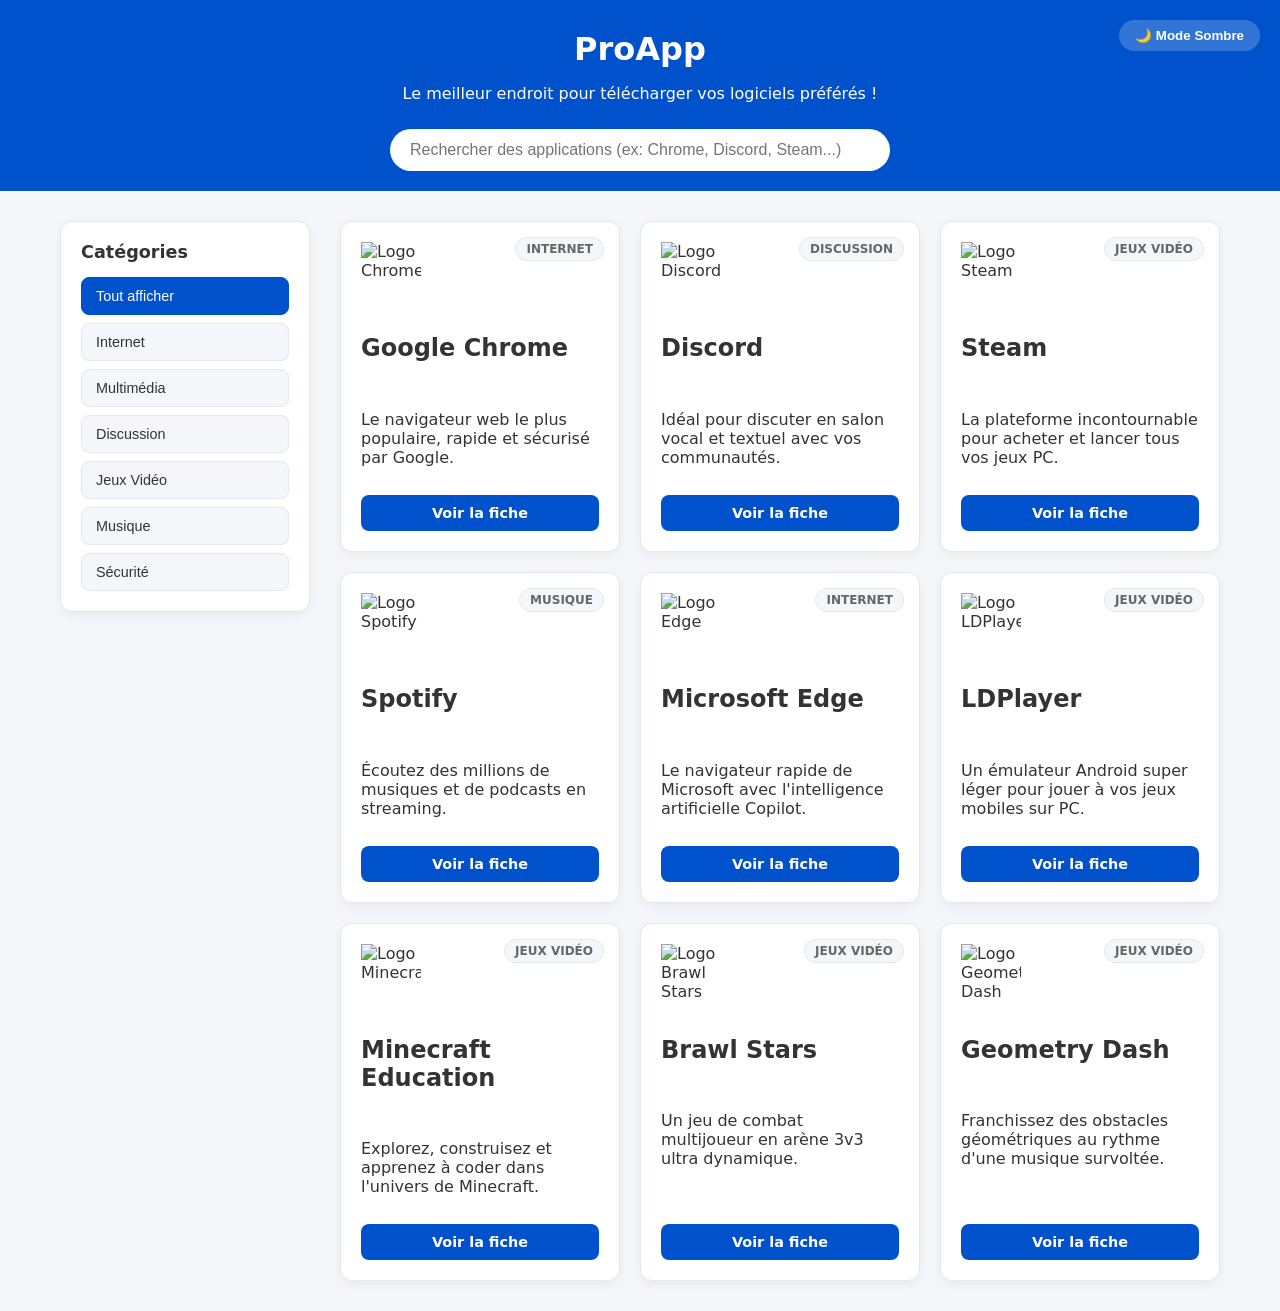
==== index.html @ e078b815 "Add files via upload" ====
<!DOCTYPE html>
<html lang="fr">
<head>
    <meta charset="UTF-8">
    <title>ProApp - Votre catalogue de logiciels</title>
    <link rel="stylesheet" href="style.css">
</head>
<body>

    <header>
        <button class="theme-toggle" id=\"themeBtn\">🌙 Mode Sombre</button>
        <h1>ProApp</h1>
        <p>Le meilleur endroit pour télécharger vos logiciels préférés !</p>
        <input type="text" id="search" class="search-bar" placeholder="Rechercher des applications (ex: Chrome, Discord, Steam...)">
    </header>

    <div style="display: flex;">
        
        <aside class="sidebar">
            <h3>Catégories</h3>
            <ul>
                <li><button class="filter-btn active" data-cat="tous">Tout afficher</button></li>
                <li><button class="filter-btn" data-cat="internet">Internet</button></li>
                <li><button class="filter-btn" data-cat="multimédia">Multimédia</button></li>
                <li><button class="filter-btn" data-cat="discussion">Discussion</button></li>
                <li><button class="filter-btn" data-cat="jeux vidéo">Jeux Vidéo</button></li>
                <li><button class="filter-btn" data-cat="musique">Musique</button></li>
                <li><button class="filter-btn" data-cat="sécurité">Sécurité</button></li>
            </ul>
        </aside>

        <section class="content-grid">
            
            <article>
                <span class="badge">Internet</span>
                <img src="file:///C:/Users/DEPANNAGE/Downloads/Google%20Chrome.png" alt="Logo Chrome">
                <h2>Google Chrome</h2>
                <p>Le navigateur web le plus populaire, rapide et sécurisé par Google.</p>
                <a href="Chrome.html">Voir la fiche</a>
            </article>

            <article>
                <span class="badge">Discussion</span>
                <img src="file:///C:/Users/DEPANNAGE/OneDrive%20-%20Eduprovence/Documents/ProApp/Discord.png" alt="Logo Discord">
                <h2>Discord</h2>
                <p>Idéal pour discuter en salon vocal et textuel avec vos communautés.</p>
                <a href="discord.html">Voir la fiche</a>
            </article>

            <article>
                <span class="badge">Jeux Vidéo</span>
                <img src="file:///C:/Users/DEPANNAGE/Downloads/Capture%20d'%C3%A9cran%202026-05-22%20092009.png" alt="Logo Steam">
                <h2>Steam</h2>
                <p>La plateforme incontournable pour acheter et lancer tous vos jeux PC.</p>
                <a href="steam.html">Voir la fiche</a>
            </article>

            <article>
                <span class="badge">Musique</span>
                <img src="file:///C:/Users/DEPANNAGE/Downloads/Capture%20d'%C3%A9cran%202026-05-21%20145048.png" alt="Logo Spotify">
                <h2>Spotify</h2>
                <p>Écoutez des millions de musiques et de podcasts en streaming.</p>
                <a href="spotify.html">Voir la fiche</a>
            </article>

            <article>
                <span class="badge">Internet</span>
                <img src="file:///C:/Users/DEPANNAGE/Downloads/edge.png" alt="Logo Edge">
                <h2>Microsoft Edge</h2>
                <p>Le navigateur rapide de Microsoft avec l'intelligence artificielle Copilot.</p>
                <a href="edge.html">Voir la fiche</a>
            </article>

            <article>
                <span class="badge">Jeux Vidéo</span>
                <img src="file:///C:/Users/DEPANNAGE/OneDrive%20-%20Eduprovence/Images/Captures%20d%E2%80%99%C3%A9cran/Capture%20d'%C3%A9cran%202026-05-25%20152130.png" alt="Logo LDPlayer">
                <h2>LDPlayer</h2>
                <p>Un émulateur Android super léger pour jouer à vos jeux mobiles sur PC.</p>
                <a href="ldplayer.html">Voir la fiche</a>
            </article>

            <article>
                <span class="badge">Jeux Vidéo</span>
                <img src="file:///C:/Users/DEPANNAGE/OneDrive%20-%20Eduprovence/Images/Captures%20d%E2%80%99%C3%A9cran/Capture%20d'%C3%A9cran%202026-05-25%20153638.png" alt="Logo Minecraft">
                <h2>Minecraft Education</h2>
                <p>Explorez, construisez et apprenez à coder dans l'univers de Minecraft.</p>
                <a href="minecraft-education.html">Voir la fiche</a>
            </article>

            <article>
                <span class="badge">Jeux Vidéo</span>
                <img src="file:///C:/Users/DEPANNAGE/OneDrive%20-%20Eduprovence/Images/Captures%20d%E2%80%99%C3%A9cran/Capture%20d'%C3%A9cran%202026-05-25%20154613.png" alt="Logo Brawl Stars">
                <h2>Brawl Stars</h2>
                <p>Un jeu de combat multijoueur en arène 3v3 ultra dynamique.</p>
                <a href="brawlstars.html">Voir la fiche</a>
            </article>

            <article>
                <span class="badge">Jeux Vidéo</span>
                <img src="file:///C:/Users/DEPANNAGE/OneDrive%20-%20Eduprovence/Images/Captures%20d%E2%80%99%C3%A9cran/Capture%20d'%C3%A9cran%202026-05-25%20155235.png" alt="Logo Geometry Dash">
                <h2>Geometry Dash</h2>
                <p>Franchissez des obstacles géométriques au rythme d'une musique survoltée.</p>
                <a href="geometry-dash.html">Voir la fiche</a>
            </article>

        </section>
    </div>

    <script>
        const themeBtn = document.getElementById('themeBtn');
        const searchInput = document.getElementById('search');
        const articles = document.querySelectorAll('article');

        // Gestion du Mode Sombre
        themeBtn.addEventListener('click', function() {
            document.body.classList.toggle('dark-mode');
            if (document.body.classList.contains('dark-mode')) {
                themeBtn.textContent = "☀️ Mode Clair";
            } else {
                themeBtn.textContent = "🌙 Mode Sombre";
            }
        });

        // Gestion de la barre de recherche
        searchInput.addEventListener('input', function() {
            const searchText = this.value.toLowerCase();
            const activeCategory = document.querySelector('.filter-btn.active').getAttribute('data-cat');

            articles.forEach(article => {
                const title = article.querySelector('h2').textContent.toLowerCase();
                const badgeText = article.querySelector('.badge').textContent.toLowerCase().trim();

                const matchesSearch = title.includes(searchText);
                const matchesCategory = (activeCategory === "tous" || badgeText === activeCategory);

                if (matchesSearch && matchesCategory) {
                    article.style.display = "flex";
                } else {
                    article.style.display = "none";
                }
            });
        });

        // Gestion des boutons de filtres (Catégories)
        const filterButtons = document.querySelectorAll('.filter-btn');
        filterButtons.forEach(button => {
            button.addEventListener('click', function() {
                document.querySelector('.filter-btn.active').classList.remove('active');
                this.classList.add('active');

                const selectedCategory = this.getAttribute('data-cat');
                const searchText = searchInput.value.toLowerCase();

                articles.forEach(article => {
                    const title = article.querySelector('h2').textContent.toLowerCase();
                    const badgeText = article.querySelector('.badge').textContent.toLowerCase().trim();

                    const matchesSearch = title.includes(searchText);
                    const matchesCategory = (selectedCategory === "tous" || badgeText === selectedCategory);

                    if (matchesSearch && matchesCategory) {
                        article.style.display = "flex";
                    } else {
                        article.style.display = "none";
                    }
                });
            });
        });
    </script>
</body>
</html>
---- style.css ----
/* ==========================================================================
   1. VARIABLES & PARAMÈTRES GÉNÉRAUX (Compatibles Mode Sombre)
   ========================================================================== */
:root {
    --primary-color: #0052cc;
    --primary-hover: #0041a3;
    --success-color: #28a745;
    --success-hover: #218838;
    --bg-color: #f4f6f9;
    --card-bg: #ffffff;
    --text-color: #333333;
    --text-secondary: #666666;
    --border-color: #e2e8f0;
    --shadow: 0 4px 12px rgba(0, 0, 0, 0.05);
}

/* Variables appliquées automatiquement en Mode Sombre */
body.dark-mode {
    --bg-color: #121214;
    --card-bg: #1a1a1e;
    --text-color: #f1f5f9;
    --text-secondary: #94a3b8;
    --border-color: #2d2d34;
    --shadow: 0 4px 12px rgba(0, 0, 0, 0.3);
}

* {
    box-sizing: border-box;
    transition: background-color 0.3s ease, color 0.3s ease, border-color 0.3s ease, box-shadow 0.3s ease;
}

body {
    font-family: 'Segoe UI', system-ui, -apple-system, sans-serif;
    background-color: var(--bg-color);
    margin: 0;
    padding: 0;
    color: var(--text-color);
}

/* ==========================================================================
   2. EN-TÊTE & NAVIGATION (Header, Boutons, Sidebar)
   ========================================================================== */
header {
    background-color: #0052cc;
    color: white;
    padding: 20px;
    text-align: center;
    position: relative;
}

header h1 {
    margin: 10px 0;
}

/* Bouton Retour (Fiches Logiciels) */
.back-btn {
    color: white;
    text-decoration: none;
    font-weight: bold;
    display: inline-block;
    margin-bottom: 10px;
}

.back-btn:hover {
    text-decoration: underline;
}

/* Bouton Switch de Thème (Mode Sombre) */
.theme-toggle {
    position: absolute;
    top: 20px;
    right: 20px;
    background: rgba(255, 255, 255, 0.2);
    color: white;
    border: none;
    padding: 8px 16px;
    border-radius: 20px;
    cursor: pointer;
    font-weight: 600;
}

.theme-toggle:hover {
    background: rgba(255, 255, 255, 0.3);
}

/* Barre de recherche (Accueil) */
.search-bar {
    width: 100%;
    max-width: 500px;
    padding: 12px 20px;
    border: none;
    border-radius: 25px;
    font-size: 1rem;
    margin-top: 10px;
    outline: none;
}

/* ==========================================================================
   3. STRUTURES DE PAGES (Conteneur principal & Fiches)
   ========================================================================== */
main {
    max-width: 800px;
    margin: 40px auto;
    background: var(--card-bg);
    padding: 30px;
    border-radius: 12px;
    box-shadow: var(--shadow);
    border: 1px solid var(--border-color);
}

/* En-tête de la fiche logiciel */
.app-header {
    display: flex;
    align-items: center;
    gap: 20px;
    border-bottom: 2px solid var(--border-color);
    padding-bottom: 20px;
    margin-bottom: 20px;
}

.app-header img {
    width: 100px;
    height: 100px;
    object-fit: contain;
}

/* Bouton principal de téléchargement */
.download-btn {
    display: inline-block;
    background-color: var(--success-color);
    color: white;
    text-decoration: none;
    padding: 15px 30px;
    border-radius: 8px;
    font-weight: bold;
    font-size: 1.1rem;
    margin-top: 20px;
    transition: background-color 0.2s ease, transform 0.1s ease;
}

.download-btn:hover {
    background-color: var(--success-hover);
}

.download-btn:active {
    transform: scale(0.98);
}

/* ==========================================================================
   4. MODERNE DESIGN : ESPACE AVIS & FORMULAIRE DE COMMENTAIRES
   ========================================================================== */
#commentZone {
    margin-top: 40px;
}

.comment-form {
    background: var(--bg-color);
    border: 1px solid var(--border-color);
    border-radius: 12px;
    padding: 20px;
    display: flex;
    flex-direction: column;
    gap: 15px;
    margin-bottom: 35px;
}

/* Champs de saisie (Pseudo et Message) */
.comment-input-pseudo, 
.comment-input-text {
    width: 100%;
    background-color: var(--card-bg);
    border: 1px solid var(--border-color);
    color: var(--text-color);
    padding: 12px 16px;
    border-radius: 8px;
    font-family: inherit;
    font-size: 0.95rem;
    outline: none;
    transition: border-color 0.2s ease, box-shadow 0.2s ease;
}

.comment-input-pseudo:focus, 
.comment-input-text:focus {
    border-color: var(--primary-color);
    box-shadow: 0 0 0 3px rgba(0, 82, 204, 0.15);
}

/* Bloc de sélection des étoiles */
.rating-selection {
    display: flex;
    flex-direction: row-reverse; /* Permet l'allumage visuel de gauche à droite */
    justify-content: flex-end;
    align-items: center;
    gap: 4px;
    background: var(--card-bg);
    padding: 8px 14px;
    border-radius: 8px;
    border: 1px solid var(--border-color);
    align-self: flex-start; /* Ne prend que la place nécessaire */
}

/* Cache proprement les ronds radio natifs sans casser la validation HTML required */
.rating-selection input[type="radio"] {
    position: absolute;
    opacity: 0;
    pointer-events: none;
}

/* Label "Votre note :" positionné idéalement à gauche des étoiles */
.rating-selection .rating-title {
    color: var(--text-secondary);
    font-size: 0.9rem;
    font-weight: 500;
    margin-right: 10px;
    order: 1; /* Force le texte à gauche malgré le row-reverse */
}

/* Design de base des étoiles (Grisées par défaut) */
.rating-selection label {
    font-size: 1.6rem;
    color: #cbd5e1;
    cursor: pointer;
    transition: color 0.1s ease, transform 0.1s ease;
}

.rating-selection label:hover {
    transform: scale(1.15);
}

/* Allumage des étoiles (Clic permanent et effet survol) */
.rating-selection input[type="radio"]:checked ~ label,
.rating-selection label:hover,
.rating-selection label:hover ~ label {
    color: #ffb703; /* Superbe jaune ambré moderne */
}

/* Bouton soumettre le commentaire (Publier) */
.comment-submit-btn {
    background-color: var(--primary-color);
    color: white;
    border: none;
    padding: 12px 24px;
    border-radius: 8px;
    font-weight: 600;
    font-size: 0.95rem;
    cursor: pointer;
    align-self: flex-end; /* Calé élégamment à droite */
    transition: background-color 0.2s ease, transform 0.1s ease;
}

.comment-submit-btn:hover {
    background-color: var(--primary-hover);
}

.comment-submit-btn:active {
    transform: scale(0.98);
}

/* ==========================================================================
   5. MODERNE DESIGN : LISTE DES COMMENTAIRES POSTÉS
   ========================================================================== */
.comment-list {
    display: flex;
    flex-direction: column;
    gap: 16px;
}

.single-comment {
    background: var(--card-bg);
    border: 1px solid var(--border-color);
    border-radius: 12px;
    padding: 18px;
    box-shadow: var(--shadow);
    transition: transform 0.2s ease, box-shadow 0.2s ease;
}

/* Effet de lévitation premium au survol d'un commentaire */
.single-comment:hover {
    transform: translateY(-2px);
    box-shadow: 0 6px 16px rgba(0, 0, 0, 0.08);
}

.comment-flex {
    display: flex;
    gap: 16px;
    align-items: flex-start;
}

/* Avatar de l'utilisateur (Style "Squircle" arrondi type Apple) */
.user-avatar {
    width: 44px;
    height: 44px;
    border-radius: 10px;
    display: flex;
    align-items: center;
    justify-content: center;
    font-weight: 700;
    color: white;
    font-size: 1.1rem;
    box-shadow: 0 4px 10px rgba(0, 0, 0, 0.08);
    flex-shrink: 0;
    text-transform: uppercase;
}

.comment-details {
    flex-grow: 1;
}

/* Étoiles jaunes affichées sous le pseudo dans le message */
.stars-display {
    color: #ffb703;
    font-size: 0.95rem;
    margin-bottom: 8px;
    letter-spacing: 2px;
}

/* Bouton "Supprimer" en forme de petit badge discret */
.delete-comment-btn {
    background: var(--bg-color);
    border: 1px solid var(--border-color);
    font-size: 0.9rem;
    cursor: pointer;
    padding: 6px 10px;
    border-radius: 6px;
    transition: all 0.2s ease;
    display: flex;
    align-items: center;
    justify-content: center;
}

.delete-comment-btn:hover {
    background-color: #fee2e2; /* Rouge ultra-léger */
    border-color: #fca5a5;
    color: #dc2626;
    transform: scale(1.05);
}

/* Ajustement du bouton supprimer au survol pour le mode sombre */
body.dark-mode .delete-comment-btn:hover {
    background-color: #451a1a;
    border-color: #7f1d1d;
    color: #fca5a5;
}
/* ==========================================================================
   6. CORRECTIFS ALIGNEMENT ET STRUCTURE (Page Accueil & Fiches)
   ========================================================================== */

/* Structure de la page d'accueil (Sidebar + Contenu) */
body > div[style*="display: flex"] {
    display: flex !important;
    max-width: 1200px;
    margin: 30px auto;
    padding: 0 20px;
    gap: 30px;
}

/* Style propre de la Barre Latérale (Sidebar Catégories) */
.sidebar {
    width: 250px;
    background: var(--card-bg);
    padding: 20px;
    border-radius: 12px;
    box-shadow: var(--shadow);
    border: 1px solid var(--border-color);
    height: fit-content;
}

.sidebar h3 {
    margin-top: 0;
    margin-bottom: 15px;
    font-size: 1.1rem;
    color: var(--text-color);
}

.sidebar ul {
    list-style: none;
    padding: 0;
    margin: 0;
    display: flex;
    flex-direction: column;
    gap: 8px;
}

/* Boutons des catégories */
.filter-btn {
    width: 100%;
    text-align: left;
    background: var(--bg-color);
    border: 1px solid var(--border-color);
    color: var(--text-color);
    padding: 10px 14px;
    border-radius: 8px;
    cursor: pointer;
    font-weight: 500;
    font-size: 0.9rem;
    transition: all 0.2s ease;
}

.filter-btn:hover {
    background: var(--border-color);
}

.filter-btn.active {
    background: var(--primary-color);
    color: white;
    border-color: var(--primary-color);
}

/* Section contenant la grille des logiciels */
.content-grid {
    flex-grow: 1;
    display: grid;
    grid-template-columns: repeat(auto-fill, minmax(280px, 1fr));
    gap: 20px;
}

/* Style moderne de chaque carte de logiciel (Articles) */
article {
    background: var(--card-bg);
    border: 1px solid var(--border-color);
    border-radius: 12px;
    padding: 20px;
    box-shadow: var(--shadow);
    display: flex;
    flex-direction: column;
    gap: 12px;
    position: relative;
    transition: transform 0.2s ease, box-shadow 0.2s ease;
}

article:hover {
    transform: translateY(-3px);
    box-shadow: 0 6px 16px rgba(0,0,0,0.08);
}

/* Alignement des images des logiciels dans la carte */
article img {
    width: 60px;
    height: 60px;
    object-fit: contain;
}

/* Badges de catégories (Internet, Jeux Vidéo, etc.) */
.badge {
    position: absolute;
    top: 15px;
    right: 15px;
    background: var(--bg-color);
    color: var(--text-secondary);
    padding: 4px 10px;
    border-radius: 20px;
    font-size: 0.75rem;
    font-weight: 600;
    text-transform: uppercase;
    border: 1px solid var(--border-color);
}

/* Boutons "Voir la fiche" */
article a {
    display: block;
    text-align: center;
    background: var(--primary-color);
    color: white;
    text-decoration: none;
    padding: 10px;
    border-radius: 8px;
    font-weight: 600;
    font-size: 0.9rem;
    margin-top: auto; /* Pousse le bouton vers le bas */
}

article a:hover {
    background: var(--primary-hover);
}
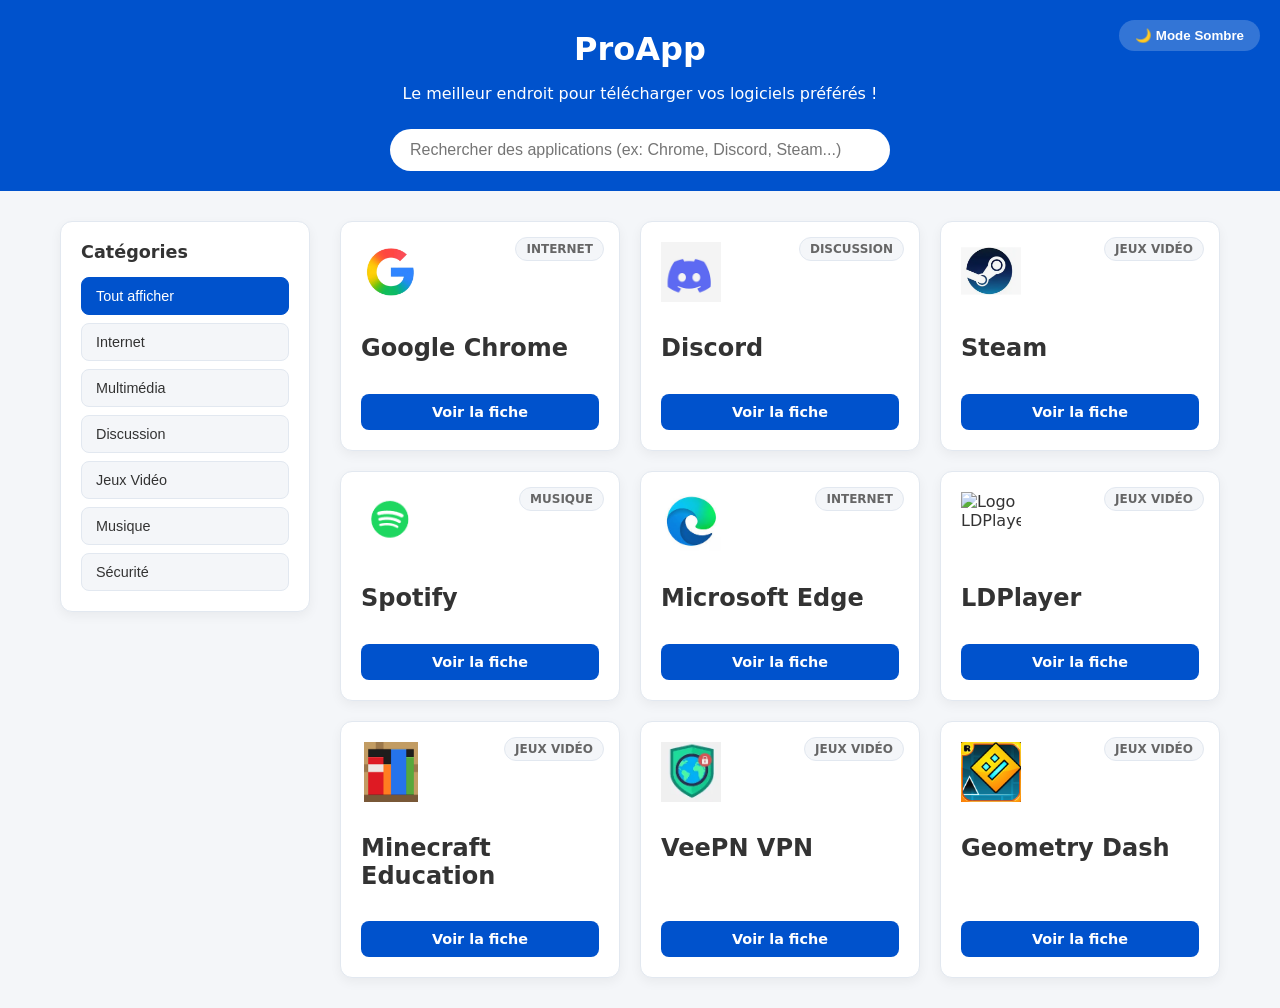
==== commit f5688a34: "index.html" ====
--- a/index.html
+++ b/index.html
@@ -8,7 +8,7 @@
 <body>
 
     <header>
-        <button class="theme-toggle" id=\"themeBtn\">🌙 Mode Sombre</button>
+        <button class="theme-toggle" id="themeBtn">🌙 Mode Sombre</button>
         <h1>ProApp</h1>
         <p>Le meilleur endroit pour télécharger vos logiciels préférés !</p>
         <input type="text" id="search" class="search-bar" placeholder="Rechercher des applications (ex: Chrome, Discord, Steam...)">
@@ -33,73 +33,64 @@
             
             <article>
                 <span class="badge">Internet</span>
-                <img src="file:///C:/Users/DEPANNAGE/Downloads/Google%20Chrome.png" alt="Logo Chrome">
+                <img src="Google Chrome.png" alt="Logo Chrome">
                 <h2>Google Chrome</h2>
-                <p>Le navigateur web le plus populaire, rapide et sécurisé par Google.</p>
                 <a href="Chrome.html">Voir la fiche</a>
             </article>
 
             <article>
                 <span class="badge">Discussion</span>
-                <img src="file:///C:/Users/DEPANNAGE/OneDrive%20-%20Eduprovence/Documents/ProApp/Discord.png" alt="Logo Discord">
+                <img src="Discord.png" alt="Logo Discord">
                 <h2>Discord</h2>
-                <p>Idéal pour discuter en salon vocal et textuel avec vos communautés.</p>
                 <a href="discord.html">Voir la fiche</a>
             </article>
 
             <article>
                 <span class="badge">Jeux Vidéo</span>
-                <img src="file:///C:/Users/DEPANNAGE/Downloads/Capture%20d'%C3%A9cran%202026-05-22%20092009.png" alt="Logo Steam">
+                <img src="Steam.png" alt="Logo Steam">
                 <h2>Steam</h2>
-                <p>La plateforme incontournable pour acheter et lancer tous vos jeux PC.</p>
                 <a href="steam.html">Voir la fiche</a>
             </article>
 
             <article>
                 <span class="badge">Musique</span>
-                <img src="file:///C:/Users/DEPANNAGE/Downloads/Capture%20d'%C3%A9cran%202026-05-21%20145048.png" alt="Logo Spotify">
+                <img src="Spotify.png" alt="Logo Spotify">
                 <h2>Spotify</h2>
-                <p>Écoutez des millions de musiques et de podcasts en streaming.</p>
                 <a href="spotify.html">Voir la fiche</a>
             </article>
 
             <article>
                 <span class="badge">Internet</span>
-                <img src="file:///C:/Users/DEPANNAGE/Downloads/edge.png" alt="Logo Edge">
+                <img src="Edge.png" alt="Logo Edge">
                 <h2>Microsoft Edge</h2>
-                <p>Le navigateur rapide de Microsoft avec l'intelligence artificielle Copilot.</p>
                 <a href="edge.html">Voir la fiche</a>
             </article>
 
             <article>
                 <span class="badge">Jeux Vidéo</span>
-                <img src="file:///C:/Users/DEPANNAGE/OneDrive%20-%20Eduprovence/Images/Captures%20d%E2%80%99%C3%A9cran/Capture%20d'%C3%A9cran%202026-05-25%20152130.png" alt="Logo LDPlayer">
+                <img src="Ldplayer.png" alt="Logo LDPlayer">
                 <h2>LDPlayer</h2>
-                <p>Un émulateur Android super léger pour jouer à vos jeux mobiles sur PC.</p>
                 <a href="ldplayer.html">Voir la fiche</a>
             </article>
 
             <article>
                 <span class="badge">Jeux Vidéo</span>
-                <img src="file:///C:/Users/DEPANNAGE/OneDrive%20-%20Eduprovence/Images/Captures%20d%E2%80%99%C3%A9cran/Capture%20d'%C3%A9cran%202026-05-25%20153638.png" alt="Logo Minecraft">
+                <img src="minecraft.png" alt="Logo Minecraft">
                 <h2>Minecraft Education</h2>
-                <p>Explorez, construisez et apprenez à coder dans l'univers de Minecraft.</p>
                 <a href="minecraft-education.html">Voir la fiche</a>
             </article>
 
             <article>
                 <span class="badge">Jeux Vidéo</span>
-                <img src="file:///C:/Users/DEPANNAGE/OneDrive%20-%20Eduprovence/Images/Captures%20d%E2%80%99%C3%A9cran/Capture%20d'%C3%A9cran%202026-05-25%20154613.png" alt="Logo Brawl Stars">
-                <h2>Brawl Stars</h2>
-                <p>Un jeu de combat multijoueur en arène 3v3 ultra dynamique.</p>
-                <a href="brawlstars.html">Voir la fiche</a>
+                <img src="Veepn.png" alt="Logo VeePN">
+                <h2>VeePN VPN</h2>
+                <a href="veepn.html">Voir la fiche</a>
             </article>
 
             <article>
                 <span class="badge">Jeux Vidéo</span>
-                <img src="file:///C:/Users/DEPANNAGE/OneDrive%20-%20Eduprovence/Images/Captures%20d%E2%80%99%C3%A9cran/Capture%20d'%C3%A9cran%202026-05-25%20155235.png" alt="Logo Geometry Dash">
+                <img src="Geometrie Dash.png" alt="Logo Geometry Dash">
                 <h2>Geometry Dash</h2>
-                <p>Franchissez des obstacles géométriques au rythme d'une musique survoltée.</p>
                 <a href="geometry-dash.html">Voir la fiche</a>
             </article>
 
@@ -111,20 +102,21 @@
         const searchInput = document.getElementById('search');
         const articles = document.querySelectorAll('article');
 
-        // Gestion du Mode Sombre
-        themeBtn.addEventListener('click', function() {
-            document.body.classList.toggle('dark-mode');
-            if (document.body.classList.contains('dark-mode')) {
-                themeBtn.textContent = "☀️ Mode Clair";
-            } else {
-                themeBtn.textContent = "🌙 Mode Sombre";
-            }
-        });
+        if (themeBtn) {
+            themeBtn.addEventListener('click', function() {
+                document.body.classList.toggle('dark-mode');
+                if (document.body.classList.contains('dark-mode')) {
+                    themeBtn.textContent = "☀️ Mode Clair";
+                } else {
+                    themeBtn.textContent = "🌙 Mode Sombre";
+                }
+            });
+        }
 
-        // Gestion de la barre de recherche
-        searchInput.addEventListener('input', function() {
-            const searchText = this.value.toLowerCase();
-            const activeCategory = document.querySelector('.filter-btn.active').getAttribute('data-cat');
+        function filterApps() {
+            const searchText = searchInput.value.toLowerCase();
+            const activeBtn = document.querySelector('.filter-btn.active');
+            const activeCategory = activeBtn ? activeBtn.getAttribute('data-cat').toLowerCase().trim() : "tous";
 
             articles.forEach(article => {
                 const title = article.querySelector('h2').textContent.toLowerCase();
@@ -139,33 +131,21 @@
                     article.style.display = "none";
                 }
             });
-        });
+        }
 
-        // Gestion des boutons de filtres (Catégories)
+        if (searchInput) {
+            searchInput.addEventListener('input', filterApps);
+        }
+
         const filterButtons = document.querySelectorAll('.filter-btn');
         filterButtons.forEach(button => {
             button.addEventListener('click', function() {
-                document.querySelector('.filter-btn.active').classList.remove('active');
+                const currentActive = document.querySelector('.filter-btn.active');
+                if (currentActive) currentActive.classList.remove('active');
                 this.classList.add('active');
-
-                const selectedCategory = this.getAttribute('data-cat');
-                const searchText = searchInput.value.toLowerCase();
-
-                articles.forEach(article => {
-                    const title = article.querySelector('h2').textContent.toLowerCase();
-                    const badgeText = article.querySelector('.badge').textContent.toLowerCase().trim();
-
-                    const matchesSearch = title.includes(searchText);
-                    const matchesCategory = (selectedCategory === "tous" || badgeText === selectedCategory);
-
-                    if (matchesSearch && matchesCategory) {
-                        article.style.display = "flex";
-                    } else {
-                        article.style.display = "none";
-                    }
-                });
+                filterApps();
             });
         });
     </script>
 </body>
-</html>+</html>
